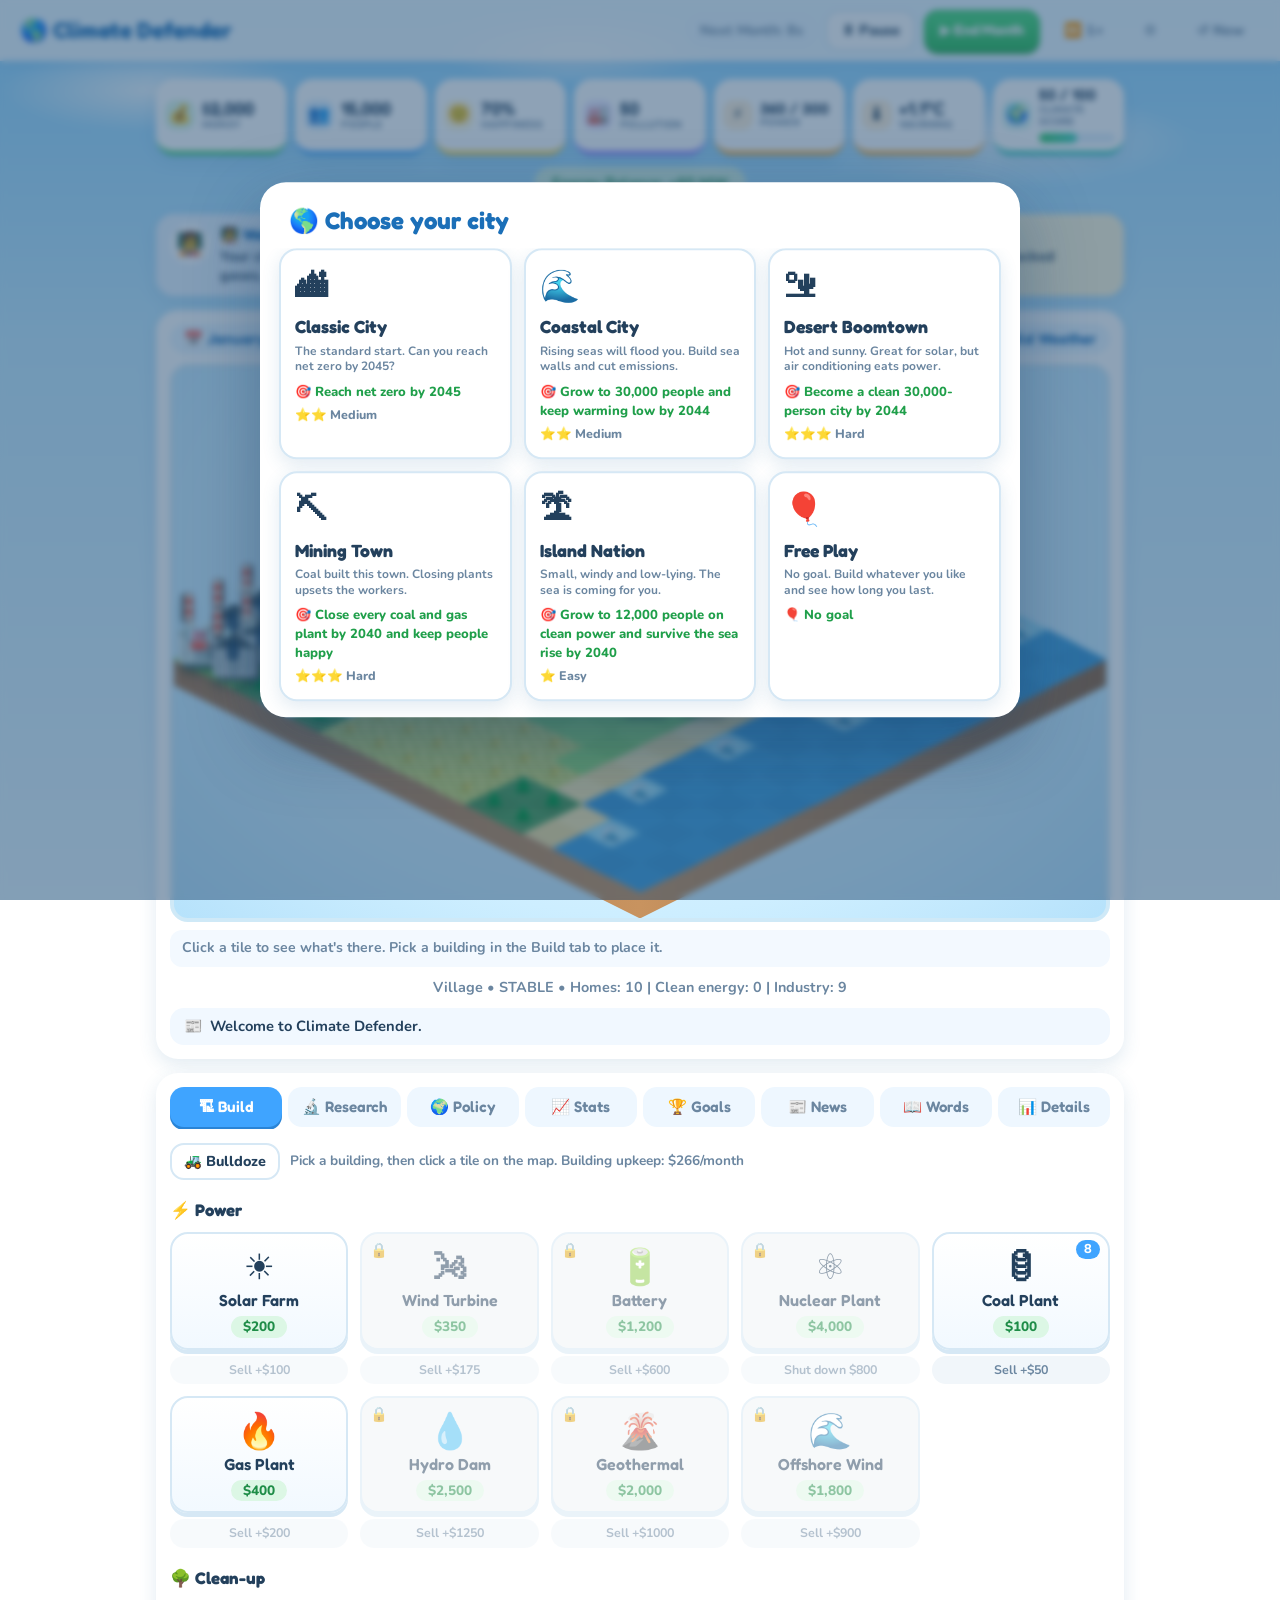
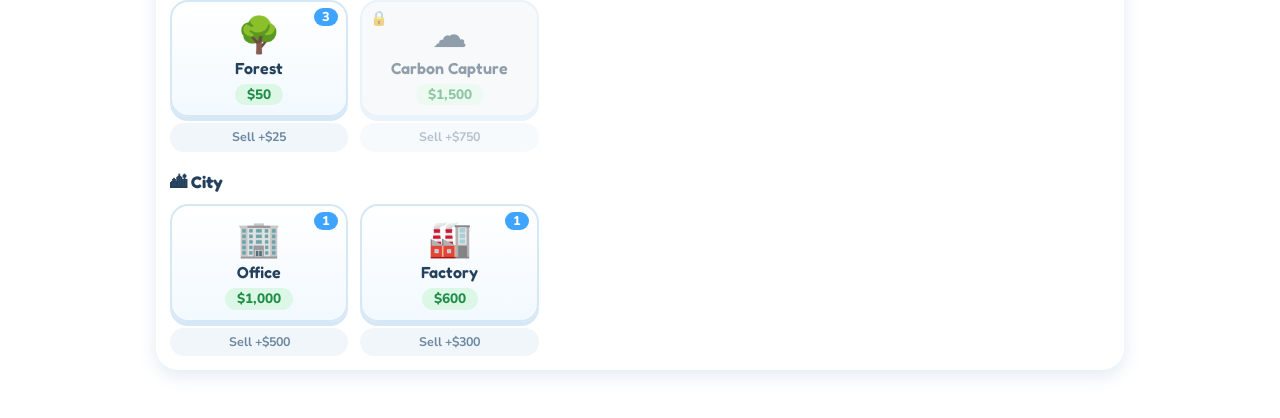
==== index.html @ a5831891 "v2.0 i think" ====
<!doctype html>
<html lang="en">
  <head>
    <meta charset="UTF-8" />
    <meta name="viewport" content="width=device-width, initial-scale=1.0" />
    <title>Climate Defender</title>
    <link rel="preconnect" href="https://fonts.googleapis.com" />
    <link rel="preconnect" href="https://fonts.gstatic.com" crossorigin />
    <link href="https://fonts.googleapis.com/css2?family=Fredoka:wght@500;600;700&family=Nunito:wght@600;700;800&display=swap" rel="stylesheet" />
    <link rel="stylesheet" href="style.css" />
    <link rel="stylesheet" href="extras.css" />
    <link rel="stylesheet" href="map.css" />
  </head>

  <body>
    <header class="topbar">
      <h1>🌎 Climate Defender</h1>

      <div class="topbar-controls">
        <div id="countdown">Next Month: 8s</div>
        <button id="pauseButton" onclick="togglePause()">⏸ Pause</button>
        <button id="endMonthButton" class="primary" onclick="manualAdvanceMonth()">▶ End Month</button>
        <button class="ghost" id="speedButton" onclick="cycleSpeed()">⏩ 1×</button>
        <button class="ghost" onclick="openSettings()" title="Settings">⚙</button>
        <button class="ghost" onclick="newGame()">↺ New</button>
      </div>
    </header>

    <div class="container">
      <!-- Big numbers -->

      <div class="hud">
        <div class="tile t-money">
          <span class="ti">💰</span>
          <div><b id="money"></b><small>Money</small></div>
        </div>
        <div class="tile t-people">
          <span class="ti">👥</span>
          <div><b id="population"></b><small>People</small></div>
        </div>
        <div class="tile t-happy">
          <span class="ti">😊</span>
          <div><b id="approval"></b><small>Happiness</small></div>
        </div>
        <div class="tile t-pollution">
          <span class="ti">🏭</span>
          <div><b id="pollution"></b><small>Pollution</small></div>
        </div>
        <div class="tile t-power">
          <span class="ti">⚡</span>
          <div><b id="power"></b><small>Power</small></div>
        </div>
        <div class="tile t-temp">
          <span class="ti">🌡</span>
          <div><b id="tempValue"></b><small>Warming</small></div>
        </div>
        <div class="tile t-climate">
          <span class="ti">🌍</span>
          <div>
            <b id="climateScore"></b>
            <small>Climate score</small>
            <progress id="climateBar" value="100" max="100"></progress>
          </div>
        </div>
      </div>

      <div id="energyBalance">Energy Balance</div>

      <!-- Coach and fact: tap to read more -->

      <div class="banners">
        <div class="coach-banner clamp">
          <span class="avatar">🧑‍🏫</span>
          <div>
            <strong id="coachTitle">Climate Coach</strong>
            <p id="coachText"></p>
          </div>
        </div>

        <div class="fact-banner clamp">
          <span class="avatar">💡</span>
          <div>
            <strong>Did you know?</strong>
            <p id="fact">Loading climate fact...</p>
          </div>
        </div>
      </div>

      <!-- The city -->

      <section class="card map-card">
        <div class="map-head">
          <span class="chip-pill" id="date"></span>
          <span class="chip-pill" id="weather"></span>
        </div>

        <div id="cityView" class="city-view">
          <div id="cityMap" class="city-map" role="img" aria-label="City map. Pick a building in the Build tab, then click a tile to place it.">
            <div id="mapScene" class="map-scene"></div>
          </div>
        </div>

        <div id="mapInfo" class="map-info"></div>
        <div id="cityStatus" class="city-status"></div>

        <div class="ticker"><span>📰</span><span id="ticker"></span></div>
      </section>

      <!-- Tabs -->

      <section class="card tabs-card">
        <nav class="tabs" id="tabs">
          <button class="tab active" data-tab="tabBuild">🏗 Build</button>
          <button class="tab" data-tab="tabResearch">🔬 Research</button>
          <button class="tab" data-tab="tabPolicy">🌍 Policy</button>
          <button class="tab" data-tab="tabStats">📈 Stats</button>
          <button class="tab" data-tab="tabGoals">🏆 Goals</button>
          <button class="tab" data-tab="tabNews">📰 News</button>
          <button class="tab" data-tab="tabWords">📖 Words</button>
          <button class="tab" data-tab="tabDetails">📊 Details</button>
        </nav>

        <div class="tab-panel active" id="tabBuild">
          <div id="buildMenu"></div>
        </div>

        <div class="tab-panel" id="tabPolicy">
          <div id="taxBox"></div>
          <div id="loanBox"></div>
          <div id="programList"></div>
        </div>

        <div class="tab-panel" id="tabStats">
          <div id="climateStats"></div>
          <div id="chartTabs" class="seg"></div>
          <canvas id="historyChart" width="640" height="240"></canvas>
        </div>

        <div class="tab-panel" id="tabGoals">
          <div id="goalBox"></div>
          <div id="achievementList"></div>
        </div>

        <div class="tab-panel" id="tabResearch">
          <p id="researchStatus">No active research.</p>
          <progress id="researchBar" value="0" max="100"></progress>
          <div id="researchButtons"></div>
        </div>

        <div class="tab-panel" id="tabNews">
          <div id="news"><div class="news-item">Welcome to Climate Defender.</div></div>
        </div>

        <div class="tab-panel" id="tabWords">
          <p class="words-count">📖 <span id="glossaryCount"></span></p>
          <div id="glossaryList"></div>
        </div>

        <div class="tab-panel" id="tabDetails">
          <h3>Weather</h3>
          <p id="weatherInfo" class="learn-note"></p>

          <h3>Power</h3>
          <p id="energyMix"></p>

          <h3>Pollution report</h3>
          <div id="pollutionReport"></div>

          <h3>Buildings</h3>
          <div class="infra">
            <p id="solar"></p>
            <p id="wind"></p>
            <p id="coal"></p>
            <p id="forest"></p>
            <p id="battery"></p>
            <p id="capture"></p>
            <p id="nuclear" hidden></p>
            <p id="nuclearWaste" hidden></p>
            <p id="offices"></p>
            <p id="factories"></p>
          </div>

          <h3>Money facts</h3>
          <div class="infra">
            <p id="gdpPerCapita"></p>
            <p id="gdpGrowth"></p>
            <p id="totalGDP"></p>
            <p id="upkeepInfo"></p>
          </div>
        </div>
      </section>
    </div>

    <!-- EVENT MODAL -->

    <div id="eventModal" class="modal">
      <div class="modal-content">
        <h2 id="eventTitle">Event Title</h2>

        <div class="modal-body">
          <p id="eventDescription"></p>

          <div class="learn-grid">
            <div class="learn-box">
              <h3>📚 Learn</h3>
              <p id="eventEducation"></p>
            </div>

            <details class="learn-box real">
              <summary>🌍 In real life</summary>
              <p id="eventRealLife"></p>
            </details>
          </div>
        </div>

        <div class="modal-footer choices">
          <div class="choice">
            <button id="eventAccept" class="primary">Accept</button>
            <div id="eventAcceptStats" class="chips"></div>
          </div>

          <div class="choice">
            <button id="eventDecline">Decline</button>
            <div id="eventDeclineStats" class="chips"></div>
          </div>
        </div>
      </div>
    </div>

    <!-- YEARLY REPORT -->

    <div id="reportModal" class="modal">
      <div class="modal-content narrow">
        <h2>📋 Yearly Report</h2>

        <div class="modal-body">
          <div id="reportText"></div>
        </div>

        <div class="modal-footer">
          <button class="primary" onclick="closeReport()">Continue</button>
        </div>
      </div>
    </div>

    <!-- QUIZ -->

    <div id="quizModal" class="modal">
      <div class="modal-content">
        <h2>🧠 Climate Quiz</h2>

        <div class="modal-body">
          <p id="quizQuestion"></p>
          <div id="quizOptions"></div>
          <p id="quizFeedback"></p>
        </div>

        <div class="modal-footer">
          <button id="quizContinue" class="primary" onclick="closeQuiz()">Continue</button>
        </div>
      </div>
    </div>

    <!-- GAME OVER -->

    <div id="gameOverModal" class="modal">
      <div class="modal-content narrow">
        <h2>Game Over</h2>

        <div class="modal-body">
          <div id="gameOverText"></div>
        </div>

        <div class="modal-footer">
          <button class="primary" onclick="newGame(true)">Restart Game</button>
        </div>
      </div>
    </div>

    <!-- SCENARIO PICKER -->

    <div id="scenarioModal" class="modal">
      <div class="modal-content">
        <h2>🌎 Choose your city</h2>
        <div class="modal-body">
          <div id="scenarioList" class="scenario-list"></div>
        </div>
      </div>
    </div>

    <!-- SETTINGS -->

    <div id="settingsModal" class="modal">
      <div class="modal-content narrow">
        <h2>⚙ Settings</h2>
        <div class="modal-body">
          <label class="set-row"><span>Difficulty<small>Higher years mean tighter money and harsher events</small></span>
            <select id="setDiff" onchange="applySetting('diff')">
              <option value="3">Year 3</option><option value="4">Year 4</option><option value="5">Year 5</option><option value="6">Year 6</option>
              <option value="7">Year 7</option><option value="8">Year 8</option><option value="9">Year 9</option><option value="10">Year 10</option>
              <option value="11">Year 11</option><option value="12">Year 12</option>
            </select></label>
          <label class="set-row"><span>Quiz questions<small>Pop-up climate quizzes</small></span><input type="checkbox" id="setQuiz" onchange="applySetting('quiz')" /></label>
          <label class="set-row"><span>Sound<small>Beeps and chimes</small></span><input type="checkbox" id="setSound" onchange="applySetting('sound')" /></label>
          <label class="set-row"><span>Volume<small>How loud the sounds are</small></span><input type="range" id="setVolume" min="0" max="100" step="5" oninput="applySetting('volume')" /></label>
        </div>
        <div class="modal-footer"><button class="primary" onclick="closeSettings()">Done</button></div>
      </div>
    </div>

    <!-- WIN -->

    <div id="winModal" class="modal">
      <div class="modal-content narrow">
        <h2>🏆 Goal reached</h2>
        <div class="modal-body"><div id="winText"></div></div>
        <div class="modal-footer">
          <button onclick="keepPlaying()">Keep playing</button>
          <button class="primary" onclick="newGame(true)">New game</button>
        </div>
      </div>
    </div>

    <div id="toasts" class="toasts"></div>

    <script src="facts.js"></script>
    <script src="events.js"></script>
    <script src="research.js"></script>
    <script src="upgrades.js"></script>
    <script src="weather.js"></script>
    <script src="learning.js"></script>
    <script src="climate.js"></script>
    <script src="research2.js"></script>
    <script src="energy2.js"></script>
    <script src="programs.js"></script>
    <script src="scenarios.js"></script>
    <script src="extras.js"></script>
    <script src="script.js"></script>
    <script src="buildings.js"></script>
    <script src="map.js"></script>
    <script src="main.js"></script>
  </body>
</html>
---- style.css ----
:root {
  --ink: #23405c;
  --muted: #6b86a0;
  --card: #ffffff;
  --line: #d6e8f5;
  --green: #35c767;
  --green-d: #1f9f4a;
  --blue: #3fa4ff;
  --orange: #ffa62b;
  --red: #ff6b6b;
  --yellow: #ffd23f;
  --purple: #8f7bff;
  --teal: #28c4b0;
  --shadow: 0 6px 18px rgba(47, 110, 160, 0.14);
}

* { box-sizing: border-box; }

body {
  margin: 0;
  min-height: 100vh;
  color: var(--ink);
  font-family: Nunito, "Trebuchet MS", "Segoe UI", system-ui, sans-serif;
  font-size: 16px;
  font-weight: 700;
  line-height: 1.45;
  background:
    radial-gradient(ellipse 220px 60px at 12% 90px, rgba(255, 255, 255, 0.85), transparent 70%),
    radial-gradient(ellipse 280px 70px at 78% 140px, rgba(255, 255, 255, 0.8), transparent 70%),
    radial-gradient(ellipse 200px 50px at 45% 50px, rgba(255, 255, 255, 0.7), transparent 70%),
    linear-gradient(180deg, #8fd5ff 0, #c4ebff 340px, #e9f8ff 100%);
  background-attachment: fixed;
}

h1, h2, h3, .tab, .shop .nm, .tile b, button.primary, .chip-pill { font-family: Fredoka, Nunito, "Trebuchet MS", sans-serif; }
h2, h3, p { margin: 0; }

/* TOP BAR */

.topbar {
  position: sticky;
  top: 0;
  z-index: 50;
  display: flex;
  align-items: center;
  justify-content: space-between;
  flex-wrap: wrap;
  gap: 8px 14px;
  padding: 10px 20px;
  background: rgba(255, 255, 255, 0.82);
  backdrop-filter: blur(10px);
  box-shadow: 0 2px 12px rgba(47, 110, 160, 0.12);
}

.topbar h1 { margin: 0; font-size: 1.4rem; font-weight: 700; color: #1b6fb8; }
.topbar-controls { display: flex; align-items: center; flex-wrap: wrap; gap: 8px; }

#countdown {
  padding: 6px 14px;
  background: #eaf6ff;
  border-radius: 99px;
  color: var(--muted);
  font-size: 0.9rem;
  font-variant-numeric: tabular-nums;
}

.container { max-width: 1000px; margin: 0 auto; padding: 18px 16px 48px; }

/* BIG NUMBERS */

.hud { display: grid; grid-template-columns: repeat(7, minmax(0, 1fr)); gap: 8px; }
.hud .tile { gap: 7px; padding: 8px 9px; }
.hud .tile .ti { width: 30px; height: 30px; border-radius: 10px; font-size: 1.1rem; }
.hud .tile b { font-size: 1.12rem; }
.hud .t-power b, .hud .t-climate b { font-size: 0.95rem; }
.hud .tile small { font-size: 0.64rem; letter-spacing: 0.02em; }
@media (max-width: 900px) {
  .hud { grid-template-columns: repeat(4, minmax(0, 1fr)); }
}

.tile {
  display: flex;
  align-items: center;
  gap: 10px;
  padding: 10px 14px;
  background: var(--card);
  border-radius: 18px;
  box-shadow: var(--shadow);
  border-bottom: 4px solid var(--c, var(--blue));
  transition: transform 0.15s;
}

.tile .ti {
  flex: none;
  display: grid;
  place-items: center;
  width: 44px;
  height: 44px;
  border-radius: 14px;
  background: color-mix(in srgb, var(--c, var(--blue)) 18%, white);
  font-size: 1.5rem;
}

.tile > div { min-width: 0; flex: 1; }
.tile b { display: block; font-size: 1.45rem; font-weight: 600; line-height: 1.1; white-space: nowrap; }
.tile small { display: block; color: var(--muted); font-size: 0.72rem; font-weight: 800; letter-spacing: 0.03em; text-transform: uppercase; line-height: 1.2; }
.tile progress { margin-top: 5px; }

.t-power b, .t-climate b { font-size: 1.15rem; }
.t-money { --c: var(--green); }
.t-people { --c: var(--blue); }
.t-happy { --c: var(--yellow); }
.t-pollution { --c: var(--purple); }
.t-power { --c: var(--orange); }
.t-climate { --c: var(--teal); }

.tile[data-state="warn"] { --c: var(--orange); }
.tile[data-state="warn"] b { color: #d9820a; }
.tile[data-state="bad"] { --c: var(--red); background: #fff1f1; }
.tile[data-state="bad"] b { color: #e04545; }

#energyBalance {
  margin: 12px auto 0;
  width: fit-content;
  max-width: 100%;
  padding: 6px 18px;
  border-radius: 99px;
  font-size: 0.92rem;
  text-align: center;
}
.energy-good { background: #dcf7e5; color: #1f8d48; }
.energy-bad { background: #ffe0e0; color: #d63b3b; }

progress {
  appearance: none;
  -webkit-appearance: none;
  display: block;
  width: 100%;
  height: 10px;
  border: 0;
  border-radius: 99px;
  background: #e1f0fb;
  overflow: hidden;
}
progress::-webkit-progress-bar { background: #e1f0fb; border-radius: 99px; }
progress::-webkit-progress-value { background: linear-gradient(90deg, #35c767, #3fd3b8); border-radius: 99px; }
progress::-moz-progress-bar { background: linear-gradient(90deg, #35c767, #3fd3b8); border-radius: 99px; }

/* COACH AND FACT */

.banners { display: grid; grid-template-columns: 1fr 1fr; gap: 10px; margin: 14px 0; }

.coach-banner, .fact-banner {
  display: flex;
  gap: 10px;
  align-items: flex-start;
  padding: 10px 14px;
  border-radius: 18px;
  box-shadow: var(--shadow);
  cursor: pointer;
}
.coach-banner { background: #e9f4ff; }
.fact-banner { background: #fff7d9; }

.avatar { flex: none; display: grid; place-items: center; width: 40px; height: 40px; border-radius: 50%; background: #fff; font-size: 1.4rem; }
.coach-banner strong, .fact-banner strong { display: block; font-family: Fredoka, Nunito, sans-serif; font-size: 0.95rem; }
.coach-banner strong { color: #1b6fb8; }
.fact-banner strong { color: #b07a00; }
.banners p { font-size: 0.88rem; font-weight: 700; line-height: 1.4; }

.clamp p { display: -webkit-box; -webkit-line-clamp: 2; line-clamp: 2; -webkit-box-orient: vertical; overflow: hidden; }
.clamp.open p { display: block; }

/* CARDS */

.card { margin-top: 14px; padding: 14px; background: var(--card); border-radius: 22px; box-shadow: var(--shadow); }

.map-head { display: flex; justify-content: space-between; gap: 8px; margin-bottom: 10px; }
.chip-pill { padding: 4px 14px; background: #eaf6ff; border-radius: 99px; color: #1b6fb8; font-size: 0.95rem; font-weight: 600; }

#cityView { padding: 0; }

.city-map {
  position: relative;
  width: 100%;
  aspect-ratio: 2.05 / 1;
  min-height: 300px;
  overflow: hidden;
  isolation: isolate;
  border: 4px solid #bfe6a8;
  border-radius: 18px;
  background-image:
    radial-gradient(ellipse at 18% 16%, rgba(255, 255, 255, 0.2), transparent 24%),
    radial-gradient(ellipse at 82% 78%, rgba(34, 95, 47, 0.28), transparent 28%),
    linear-gradient(145deg, #9bdc83 0%, #5bbd72 42%, #31945d 100%);
}

.city-map::before {
  content: "";
  position: absolute;
  z-index: 0;
  inset: 0;
  pointer-events: none;
  opacity: 0.55;
  background-image:
    radial-gradient(ellipse at 30% 40%, rgba(242, 255, 189, 0.55) 0 2px, transparent 3px),
    radial-gradient(ellipse at 70% 65%, rgba(24, 104, 56, 0.35) 0 3px, transparent 4px),
    repeating-linear-gradient(24deg, transparent 0 44px, rgba(255, 255, 255, 0.07) 45px 47px, transparent 48px 78px);
  background-size: 31px 29px, 49px 43px, auto;
  background-position: 3px 5px, 17px 21px;
}

.map-scene {
  position: absolute;
  inset: 0;
  overflow: hidden;
  background-image:
    radial-gradient(ellipse at 12% 15%, rgba(247, 255, 193, 0.4) 0 7%, transparent 7.5%),
    radial-gradient(ellipse at 53% 72%, rgba(28, 126, 68, 0.32) 0 9%, transparent 9.5%),
    radial-gradient(ellipse at 93% 34%, rgba(209, 239, 144, 0.3) 0 8%, transparent 8.5%),
    repeating-linear-gradient(135deg, transparent 0 68px, rgba(28, 104, 52, 0.14) 69px 74px, transparent 75px 118px);
  background-size: 120px 90px, 155px 115px;
}

/* Map objects */
.map-object {
  position: absolute;
  z-index: 4;
  width: clamp(42px, 6.5vw, 76px);
  height: clamp(54px, 8.6vw, 94px);
  transform: translate(-50%, -72%);
  display: flex;
  align-items: center;
  justify-content: center;
  font-size: clamp(20px, 3.1vw, 34px);
  line-height: 1;
  filter: drop-shadow(0 7px 3px rgba(13, 38, 30, 0.24));
  user-select: none;
  transition:
    filter 0.15s ease,
    transform 0.15s ease;
}

.map-object:hover {
  z-index: 20 !important;
  transform: translate(-50%, -78%) scale(1.12);
  filter: drop-shadow(0 8px 3px rgba(20, 48, 31, 0.3));
}

.map-object::before {
  content: "";
  position: absolute;
  z-index: -1;
  width: 82%;
  height: 19%;
  bottom: 3%;
  left: 9%;
  border-radius: 50%;
  background: rgba(37, 88, 43, 0.3);
  filter: blur(3px);
}

.map-object .object-art {
  position: relative;
  display: grid;
  place-items: center;
  width: 100%;
  height: 100%;
  transform: translateY(-2px);
  filter: saturate(1.22) contrast(1.1);
}

.map-object .object-details {
  position: absolute;
  inset: 0;
  z-index: 1;
  pointer-events: none;
}

/* Shared shapes: every pseudo-element below is a box drawn in CSS. */
.map-object.house .object-art::before,
.map-object.office .object-art::before,
.map-object.factory .object-art::before,
.map-object.coal .object-art::before,
.map-object.battery .object-art::before,
.map-object.house .object-art::after,
.map-object.office .object-art::after,
.map-object.factory .object-art::after,
.map-object.coal .object-art::after {
  content: "";
  position: absolute;
}

.map-object.house .object-art::before,
.map-object.factory .object-art::before,
.map-object.coal .object-art::before {
  border-radius: 3px;
}

/* Houses: pitched roof, porch and window panes */
.map-object.house .object-art::before {
  left: 16%;
  right: 10%;
  bottom: 13%;
  height: 43%;
  border: 2px solid #fff0c3;
  background:
    linear-gradient(90deg, transparent 0 43%, #7a5135 43% 57%, transparent 57%),
    linear-gradient(0deg, #9d653d 0 14%, transparent 14%),
    repeating-linear-gradient(90deg, transparent 0 18%, #fff5d1 18% 22%, #78c8d9 22% 35%, transparent 35% 42%),
    repeating-linear-gradient(0deg, transparent 0 34%, #fff0be 34% 39%, transparent 39% 70%),
    linear-gradient(90deg, #fff1c2, #f6ce7c 65%, #dfa75b);
  box-shadow: 5px 5px 0 #ad793e, 8px 8px 0 rgba(27, 67, 38, 0.18);
}

.map-object.house .object-art::after {
  left: 8%;
  right: 3%;
  bottom: 53%;
  height: 26%;
  background: linear-gradient(145deg, #ffb16c, #d94e48 60%, #9f3945);
  clip-path: polygon(50% 0, 100% 100%, 0 100%);
  filter: drop-shadow(3px 3px 0 #9b4b42);
}

/* Offices: tall glass tower with a visible side face */
.map-object.office .object-art::before {
  left: 23%;
  right: 14%;
  bottom: 12%;
  height: 61%;
  border: 2px solid #d7f6ff;
  border-radius: 2px;
  background:
    repeating-linear-gradient(90deg, transparent 0 18%, #dff8ff 18% 22%, transparent 22% 42%),
    repeating-linear-gradient(0deg, transparent 0 15%, #dff8ff 15% 19%, transparent 19% 36%),
    linear-gradient(100deg, #66c5e7, #247ca9 70%, #155776);
  box-shadow: 6px 4px 0 #16506d, 9px 8px 0 rgba(24, 63, 44, 0.2);
}

.map-object.office .object-art::after {
  left: 18%;
  right: 10%;
  bottom: 71%;
  height: 7%;
  background: linear-gradient(90deg, #eafcff, #7cb7ce);
  clip-path: polygon(0 0, 100% 0, 90% 100%, 8% 100%);
  filter: drop-shadow(2px 2px 0 rgba(57, 67, 43, 0.18));
}

/* Factories: sawtooth roof */
.map-object.factory .object-art::before {
  left: 9%;
  right: 7%;
  bottom: 13%;
  height: 39%;
  border: 2px solid #e7eff0;
  background:
    linear-gradient(90deg, transparent 0 67%, #465a61 67% 72%, transparent 72%),
    repeating-linear-gradient(90deg, transparent 0 21%, #e6f0ef 21% 25%, transparent 25% 45%),
    linear-gradient(100deg, #c9d5d6, #82969b 75%, #657a80);
  box-shadow: 5px 5px 0 #596f73, 8px 8px 0 rgba(23, 62, 39, 0.2);
}

.map-object.factory .object-art::after {
  left: 8%;
  right: 5%;
  bottom: 50%;
  height: 19%;
  background: linear-gradient(180deg, #f0f2e9, #9aaeb0);
  clip-path: polygon(0 55%, 16% 55%, 16% 0, 34% 0, 34% 55%, 51% 55%, 51% 10%, 69% 10%, 69% 55%, 100% 55%, 100% 100%, 0 100%);
  filter: drop-shadow(2px 3px 0 #5e777b);
}

/* Coal station */
.map-object.coal .object-art::before {
  left: 18%;
  right: 12%;
  bottom: 15%;
  height: 43%;
  border: 2px solid rgba(255, 255, 255, 0.58);
  background:
    repeating-linear-gradient(90deg, transparent 0 23%, rgba(255, 255, 255, 0.5) 23% 28%, transparent 28% 48%),
    linear-gradient(90deg, rgba(255, 255, 255, 0.18), transparent 45%),
    #99a6aa;
  box-shadow: 5px 4px 0 #5b666b, 7px 6px 0 rgba(37, 74, 43, 0.12);
}

.map-object.coal .object-art::after {
  left: 13%;
  right: 7%;
  bottom: 53%;
  height: 22%;
  background: #4d5b61;
  clip-path: polygon(50% 0, 100% 100%, 0 100%);
  filter: drop-shadow(2px 2px 0 rgba(57, 67, 43, 0.18));
}

/* Battery storage */
.map-object.battery .object-art::before {
  left: 15%;
  right: 15%;
  bottom: 18%;
  height: 41%;
  border: 3px solid #e9ffe9;
  border-radius: 6px;
  background: linear-gradient(90deg, #3a9e62, #a0ec9c 50%, #47b86c);
  box-shadow: 5px 5px 0 #36794d, 7px 7px 0 rgba(25, 66, 39, 0.2);
}

.map-object.battery .object-art::after {
  content: "";
  position: absolute;
  right: 27%;
  bottom: 56%;
  width: 11%;
  height: 7%;
  background: #eaffeb;
  clip-path: polygon(0 0, 100% 0, 100% 100%, 0 100%);
}

/* Solar farms */
.map-object.solar .object-art::before {
  content: "";
  position: absolute;
  width: 83%;
  height: 39%;
  left: 8%;
  bottom: 24%;
  transform: skewY(-17deg) rotate(-4deg);
  border: 3px solid #e3f7ff;
  border-radius: 3px;
  background:
    repeating-linear-gradient(0deg, transparent 0 30%, rgba(209, 244, 255, 0.95) 30% 35%, transparent 35% 100%),
    repeating-linear-gradient(90deg, #064e8b 0 13%, #59b5e0 13% 16%, #0b659e 16% 29%);
  box-shadow: 4px 6px 0 #536f76, 0 0 0 2px rgba(17, 58, 83, 0.18);
}

.map-object.solar .object-art::after {
  content: "";
  position: absolute;
  bottom: 12%;
  left: 30%;
  width: 5%;
  height: 16%;
  background: #718b7b;
  box-shadow: 15px 0 #718b7b, 30px 0 #718b7b;
}

/* Wind turbines */
.map-object.wind .object-art::before {
  content: "";
  position: absolute;
  left: 48%;
  bottom: 6%;
  width: 5px;
  height: 61%;
  border-radius: 5px;
  background: linear-gradient(90deg, #a8bfba, #fff 45%, #b6d0ca);
  box-shadow: 2px 2px 0 #60867d;
}

.map-object.wind .object-art::after {
  content: "";
  position: absolute;
  left: 19%;
  top: 7%;
  width: 63%;
  height: 61%;
  background: linear-gradient(90deg, #f4fbf7, #fff 50%, #c1d8d0);
  clip-path: polygon(46% 0, 55% 0, 53% 43%, 100% 68%, 96% 78%, 52% 57%, 10% 100%, 2% 91%, 43% 48%);
  filter: drop-shadow(2px 2px 0 #8aa79d);
}

/* Forests */
.map-object.forest .object-art {
  border-radius: 45% 45% 35% 35%;
  background:
    radial-gradient(ellipse at 28% 39%, #a8e978 0 17%, transparent 18%),
    radial-gradient(ellipse at 63% 29%, #74d05e 0 22%, transparent 23%),
    radial-gradient(ellipse at 43% 54%, #318b48 0 31%, transparent 32%),
    radial-gradient(ellipse at 74% 56%, #4ba94f 0 23%, transparent 24%);
  color: transparent;
  filter: drop-shadow(2px 4px 0 rgba(24, 85, 39, 0.3));
}

.map-object.forest .object-art::after {
  content: "";
  position: absolute;
  bottom: 5%;
  left: 44%;
  width: 12%;
  height: 32%;
  background: linear-gradient(90deg, #70482f, #a87349, #70482f);
  border-radius: 2px;
}

/* Carbon capture plants: a tall teal tank with a dome */
.map-object.capture .object-art::before {
  content: "";
  position: absolute;
  left: 24%;
  right: 24%;
  bottom: 14%;
  height: 54%;
  border: 2px solid #e8fbff;
  border-radius: 6px 6px 3px 3px;
  background:
    repeating-linear-gradient(0deg, transparent 0 22%, rgba(255, 255, 255, 0.55) 22% 27%, transparent 27% 50%),
    linear-gradient(90deg, #46b8b0, #a5efe2 50%, #3a9d9a);
  box-shadow: 5px 5px 0 #2c6f73, 8px 8px 0 rgba(23, 62, 39, 0.2);
}

.map-object.capture .object-art::after {
  content: "";
  position: absolute;
  left: 30%;
  right: 30%;
  bottom: 66%;
  height: 16%;
  border: 2px solid #e8fbff;
  border-radius: 50% 50% 0 0;
  background: linear-gradient(145deg, #f4fffb, #9fd8cf);
  filter: drop-shadow(2px 2px 0 #4f8c8c);
}

.map-object.capture .object-details::before {
  left: 38%;
  top: 12%;
  width: 24%;
  height: 8%;
  background: #fff;
}

/* Nuclear plants: a cooling tower with steam and a round reactor building */
.map-object.nuclear .object-art::before {
  content: "";
  position: absolute;
  left: 40%;
  right: 6%;
  bottom: 12%;
  height: 64%;
  background: linear-gradient(90deg, #cfd6d2, #fbfbf6 45%, #aab4b0);
  clip-path: polygon(14% 0, 86% 0, 70% 42%, 80% 100%, 20% 100%, 30% 42%);
  filter: drop-shadow(3px 3px 0 #66767a);
}

.map-object.nuclear .object-art::after {
  content: "";
  position: absolute;
  left: 8%;
  width: 34%;
  bottom: 12%;
  height: 32%;
  border: 2px solid #eefafc;
  border-radius: 50% 50% 3px 3px;
  background: linear-gradient(100deg, #f2fbfd, #b9d4da 70%, #86a6ae);
  box-shadow: 4px 4px 0 #5b7a82, 7px 7px 0 rgba(23, 62, 39, 0.2);
}

.map-object.nuclear .object-details::before {
  left: 46%;
  top: 2%;
  width: 34%;
  height: 20%;
  border-radius: 50%;
  background: rgba(255, 255, 255, 0.9);
  box-shadow: -8px 6px 0 rgba(255, 255, 255, 0.65), 10px 5px 0 rgba(255, 255, 255, 0.55);
}

.map-object.nuclear .object-details::after {
  content: "";
  position: absolute;
  left: 19%;
  top: 59%;
  width: 11%;
  height: 11%;
  border: 2px solid #5a4a10;
  border-radius: 50%;
  background: #ffd34d;
}

/* Detail layer: a light "roof edge" bar by default, then each type's own extras. */
.map-object .object-details::before {
  content: "";
  position: absolute;
  left: 18%;
  top: 18%;
  width: 64%;
  height: 12%;
  border-radius: 2px;
  background: rgba(255, 255, 255, 0.5);
  box-shadow: 0 3px 0 rgba(0, 0, 0, 0.14);
}

.map-object.house .object-details::before {
  left: 42%;
  width: 16%;
  height: 20%;
  border: 2px solid #f7d9a0;
  border-radius: 2px 2px 0 0;
  background: #845238;
}

.map-object.office .object-details::before {
  left: 27%;
  width: 7%;
  background: #e4f8ff;
  box-shadow: 7px -3px 0 #b8e8f8, 14px 0 0 #e4f8ff;
}

.map-object.coal .object-details::before,
.map-object.factory .object-details::before {
  right: 12%;
  top: -8%;
  width: 12%;
  height: 35%;
  border: 1px solid #5d3934;
  border-radius: 2px 2px 0 0;
  background: repeating-linear-gradient(180deg, #e9e5d9 0 5px, #c84d40 5px 10px);
}

.map-object.factory .object-details::before {
  box-shadow: -3px 0 0 #64787a;
}

.map-object.coal .object-details::before {
  box-shadow: 2px 0 0 #53676c;
}

.map-object.battery .object-details::before {
  left: 42%;
  width: 18%;
  height: 17%;
  background: #f5fff0;
  clip-path: polygon(45% 0, 100% 0, 62% 42%, 91% 42%, 24% 100%, 40% 56%, 10% 56%);
}

.map-object.solar .object-details::before {
  left: 10%;
  top: 24%;
  width: 80%;
  height: 48%;
  background: repeating-linear-gradient(90deg, #0e4678 0 5px, #6ac8f2 5px 7px);
  border: 2px solid #d1eaf4;
  transform: skewY(-12deg);
  box-shadow: 0 5px 0 rgba(0, 0, 0, 0.18);
}

.map-object.wind .object-details::before {
  left: 48%;
  top: 22%;
  width: 4px;
  height: 58%;
  border: 2px solid white;
  border-radius: 3px;
  background: linear-gradient(90deg, #d5e0e4, #718894);
  box-shadow: 0 1px 0 #6f9186;
}

.map-object.forest .object-details::before {
  top: 14%;
  width: 64%;
  height: 64%;
  border-radius: 50%;
  background:
    radial-gradient(circle at 30% 28%, #75d86a 0 16%, transparent 17%),
    radial-gradient(circle at 65% 25%, #3b9d4a 0 23%, transparent 24%),
    radial-gradient(circle at 46% 62%, #24783b 0 34%, transparent 35%);
  filter: drop-shadow(2px 3px 0 rgba(13, 70, 34, 0.4));
}

.map-object.house .object-details::after,
.map-object.office .object-details::after,
.map-object.factory .object-details::after {
  content: "";
  position: absolute;
  left: 25%;
  top: 38%;
  width: 12%;
  height: 18%;
  background: #d9f5ff;
  border: 1px solid rgba(28, 54, 72, 0.7);
  box-shadow:
    17px 0 0 -1px #d9f5ff,
    17px 0 0 0 rgba(28, 54, 72, 0.7),
    34px 0 0 -1px #d9f5ff,
    34px 0 0 0 rgba(28, 54, 72, 0.7);
}

.map-object.coal .object-details::after {
  content: "";
  position: absolute;
  right: 8%;
  top: 2%;
  width: 20%;
  height: 18%;
  border-radius: 50%;
  background: rgba(221, 231, 225, 0.55);
  box-shadow: -8px -5px 0 rgba(221, 231, 225, 0.42), 4px -8px 0 rgba(221, 231, 225, 0.3);
}

.map-object.solar .object-details::after {
  content: "";
  position: absolute;
  left: 9%;
  bottom: 20%;
  width: 83%;
  height: 4%;
  background: #eafaff;
  transform: rotate(-17deg);
}

.map-object.forest .object-details::after {
  content: "";
  position: absolute;
  left: 26%;
  top: 22%;
  width: 12%;
  height: 8%;
  border-radius: 50%;
  background: rgba(226, 255, 177, 0.75);
  box-shadow: 18px 8px 0 rgba(218, 255, 165, 0.5), 30px -1px 0 rgba(218, 255, 165, 0.42);
}

.map-object.battery .object-details::after {
  content: "";
  position: absolute;
  right: 23%;
  bottom: 59%;
  width: 13%;
  height: 6%;
  border-radius: 2px 2px 0 0;
  background: #f0fff0;
}

/* Icons */
.map-object .object-icon {
  position: relative;
  z-index: 2;
  margin-top: -12%;
  text-shadow: 0 1px 1px rgba(0, 0, 0, 0.12);
}

.map-object.house .object-icon,
.map-object.office .object-icon,
.map-object.factory .object-icon,
.map-object.coal .object-icon,
.map-object.capture .object-icon,
.map-object.nuclear .object-icon,
.map-object.battery .object-icon {
  margin-top: 7%;
  font-size: 0.72em;
}

.map-object.solar .object-icon,
.map-object.wind .object-icon,
.map-object.forest .object-icon {
  opacity: 0.08;
  font-size: 0.5em;
}

.city-status { padding: 10px 4px 0; color: var(--muted); font-size: 0.9rem; text-align: center; }

.ticker {
  display: flex;
  gap: 8px;
  align-items: center;
  margin-top: 10px;
  padding: 8px 14px;
  background: #f1f8ff;
  border-radius: 14px;
  font-size: 0.92rem;
}
.ticker span:first-child { flex: none; }
#ticker { overflow: hidden; text-overflow: ellipsis; white-space: nowrap; }

/* BUTTONS */

button {
  padding: 8px 14px;
  background: #fff;
  border: 2px solid var(--line);
  border-radius: 14px;
  color: var(--ink);
  font: inherit;
  font-size: 0.9rem;
  font-weight: 800;
  cursor: pointer;
  transition: transform 0.12s, box-shadow 0.12s, background 0.12s;
}
button:hover:not(:disabled) { background: #f1f9ff; transform: translateY(-2px); }
button:active:not(:disabled) { transform: translateY(1px); }
button:disabled { opacity: 0.5; cursor: not-allowed; }
button:focus-visible { outline: 3px solid var(--blue); outline-offset: 2px; }

button.primary {
  background: linear-gradient(180deg, #4cdc7c, #2fbf5b);
  border-color: #2fbf5b;
  color: #fff;
  box-shadow: 0 3px 0 #1f9a45;
  text-shadow: 0 1px 0 rgba(0, 0, 0, 0.15);
}
button.primary:hover:not(:disabled) { background: linear-gradient(180deg, #5be78a, #38c764); }
button.primary:active:not(:disabled) { box-shadow: 0 1px 0 #1f9a45; }
button.ghost { border-color: transparent; background: transparent; color: var(--muted); }
.confirm-button, .confirm-button:hover:not(:disabled) { background: linear-gradient(180deg, #ffc04d, #ff9f1a); border-color: #ff9f1a; box-shadow: 0 3px 0 #d37a00; color: #fff; }

/* TABS */

.tabs { display: flex; gap: 6px; margin-bottom: 14px; overflow-x: auto; padding-bottom: 2px; }
.tab { flex: 1; padding: 9px 12px; border: 0; border-radius: 14px; background: #eef7ff; color: var(--muted); font-size: 0.95rem; font-weight: 600; white-space: nowrap; }
.tab.active { background: var(--blue); color: #fff; box-shadow: 0 3px 0 #2a84d6; }
.tab.active:hover:not(:disabled) { background: var(--blue); }

.tab-panel { display: none; }
.tab-panel.active { display: block; }

/* BUILD SHOP */

.build-grid { display: grid; grid-template-columns: repeat(auto-fill, minmax(150px, 1fr)); gap: 12px; }
.build-row { display: flex; flex-direction: column; gap: 6px; }

.shop {
  position: relative;
  display: flex;
  flex-direction: column;
  align-items: center;
  gap: 2px;
  padding: 14px 8px 10px;
  border-radius: 18px;
  border: 2px solid var(--line);
  background: linear-gradient(180deg, #ffffff, #f2f9ff);
  box-shadow: 0 4px 0 var(--line);
}
.shop:hover:not(:disabled) { background: linear-gradient(180deg, #ffffff, #e6f4ff); box-shadow: 0 6px 0 var(--line); }
.shop .ic { font-size: 2.2rem; line-height: 1.1; }
.shop .nm { font-size: 1rem; font-weight: 600; }
.shop .pr { margin-top: 2px; padding: 1px 12px; border-radius: 99px; background: #dcf7e5; color: #1f8d48; font-size: 0.85rem; }
.shop .own { position: absolute; top: 6px; right: 8px; min-width: 24px; padding: 0 7px; border-radius: 99px; background: var(--blue); color: #fff; font-size: 0.8rem; text-align: center; }
.shop .own:empty, .shop .own[data-zero] { display: none; }
.shop.locked { background: #f1f4f7; }
.shop.locked::after { content: "🔒"; position: absolute; top: 6px; left: 8px; }

.build-row button.sell { padding: 3px 8px; border-color: transparent; background: #f1f6fa; color: var(--muted); font-size: 0.78rem; font-weight: 700; white-space: nowrap; }

/* RESEARCH */

#researchStatus { margin-bottom: 8px; padding: 6px 14px; background: #f1f8ff; border-radius: 12px; font-size: 0.92rem; }
#researchBar { height: 12px; }
#researchButtons { display: grid; grid-template-columns: repeat(auto-fill, minmax(200px, 1fr)); gap: 12px; margin-top: 14px; }
.research-item { display: flex; flex-direction: column; gap: 6px; }

.research-btn {
  display: flex;
  flex-direction: column;
  align-items: center;
  gap: 2px;
  width: 100%;
  padding: 12px 8px 10px;
  border-radius: 18px;
  background: linear-gradient(180deg, #ffffff, #f4f0ff);
  border: 2px solid #e2dcfb;
  box-shadow: 0 4px 0 #e2dcfb;
}
.research-btn .ic { font-size: 2rem; line-height: 1.1; }
.research-btn .nm { font-family: Fredoka, Nunito, sans-serif; font-size: 0.98rem; font-weight: 600; }
.research-btn .pr { padding: 1px 12px; border-radius: 99px; background: #ece7ff; color: #6a55d8; font-size: 0.8rem; }
.research-btn.done { background: #e7f9ee; border-color: #bfe9cd; box-shadow: 0 4px 0 #bfe9cd; }
.research-btn.done .pr { background: #cdf1da; color: #1f8d48; }
.research-btn.busy .pr { background: #fff0c9; color: #b07a00; }

.research-item p { padding: 0 6px; color: var(--muted); font-size: 0.78rem; font-weight: 700; line-height: 1.35; display: -webkit-box; -webkit-line-clamp: 2; line-clamp: 2; -webkit-box-orient: vertical; overflow: hidden; }

/* NEWS, WORDS, DETAILS */

#news { max-height: 360px; overflow-y: auto; }
.news-item { padding: 9px 4px; border-bottom: 2px dashed #e4f0f9; font-size: 0.92rem; }
.news-item:first-child { font-weight: 800; }
.news-item:last-child { border-bottom: 0; }

.words-count { margin-bottom: 8px; color: var(--muted); font-size: 0.92rem; }
#glossaryList p { margin: 8px 0; padding: 10px 14px; background: #f3fbf6; border-left: 5px solid var(--green); border-radius: 12px; font-size: 0.92rem; }

#tabDetails h3 { margin: 14px 0 6px; color: var(--muted); font-size: 0.82rem; letter-spacing: 0.05em; text-transform: uppercase; }
#tabDetails h3:first-child { margin-top: 0; }
#tabDetails p { font-size: 0.92rem; }
.learn-note { color: #3f7fb8; }
.infra { display: grid; grid-template-columns: 1fr 1fr; gap: 4px 14px; }
#nuclear, #nuclearWaste { grid-column: 1 / -1; }

.report-note { margin: 6px 0; color: var(--muted); font-size: 0.84rem; }
.report-row { display: flex; justify-content: space-between; margin: 4px 0; padding: 6px 12px; border-radius: 10px; font-size: 0.9rem; }
.report-row.bad { background: #ffe9e9; color: #d63b3b; }
.report-row.good { background: #e0f7e8; color: #1f8d48; }
.report-row.total { border: 2px solid currentColor; }

/* POP-UP WINDOWS: centred, scaled to the window, buttons always visible */

.modal { display: none; position: fixed; inset: 0; background: rgba(30, 70, 110, 0.5); backdrop-filter: blur(3px); z-index: 1000; }

.modal-content {
  position: absolute;
  top: 50%;
  left: 50%;
  transform: translate(-50%, -50%);
  display: flex;
  flex-direction: column;
  width: min(760px, calc(100vw - 24px));
  max-height: calc(100vh - 24px);
  max-height: calc(100dvh - 24px);
  background: #fff;
  border-radius: 26px;
  box-shadow: 0 24px 70px rgba(20, 60, 100, 0.4);
  font-size: clamp(12.5px, 2.1vh, 16px);
}
.modal-content.narrow { width: min(500px, calc(100vw - 24px)); }
.modal-content h2 { flex: none; margin: 0; padding: 0.9em 1.2em 0.4em; font-size: 1.5em; font-weight: 700; color: #1b6fb8; }
.modal-body { min-height: 0; padding: 0 1.2em 1em; overflow-y: auto; }
.modal-body p { margin-bottom: 0.7em; }
.modal-footer { flex: none; display: flex; gap: 0.8em; padding: 0.9em 1.2em 1.2em; }
.modal-footer button { padding: 0.65em 1.4em; font-size: 1em; }

.learn-grid { display: grid; grid-template-columns: 1fr 1fr; gap: 0.8em; align-items: start; }
.learn-box { padding: 0.7em 0.9em; background: #eaf5ff; border-radius: 14px; }
.learn-box.real { background: #fff6dc; }
.learn-box h3, .learn-box summary { margin: 0 0 0.3em; color: #1b6fb8; font-family: Fredoka, Nunito, sans-serif; font-size: 0.95em; font-weight: 600; cursor: pointer; }
.learn-box.real summary { color: #b07a00; }
.learn-box p { margin: 0; font-size: 0.95em; }

.choices { display: grid; grid-template-columns: 1fr 1fr; }
.choice button { width: 100%; padding: 0.8em 0.9em; white-space: normal; }
.chips { display: flex; flex-wrap: wrap; gap: 0.4em; margin-top: 0.6em; }
.chip { padding: 0.15em 0.7em; background: #eef3f7; border-radius: 99px; color: var(--muted); font-size: 0.85em; }
.chip.good { background: #dcf7e5; color: #1f8d48; }
.chip.bad { background: #ffe3e3; color: #d63b3b; }

#quizQuestion { font-size: 1.15em; }
#quizOptions button { display: block; width: 100%; margin: 0.5em 0; padding: 0.75em 1em; font-size: 1em; text-align: left; }
#quizOptions button:disabled { opacity: 0.6; }
#quizOptions button.quiz-correct { opacity: 1; background: #dcf7e5; border-color: var(--green); color: #1f8d48; }
#quizOptions button.quiz-wrong { opacity: 1; background: #ffe3e3; border-color: var(--red); color: #d63b3b; }
#quizFeedback { margin-top: 0.8em; }
#quizContinue { display: none; }

.kv { display: flex; justify-content: space-between; gap: 1em; padding: 0.45em 0; border-bottom: 2px dashed #e4f0f9; }
.kv span { color: var(--muted); }
.final-score { margin: 0.8em 0; color: #d9820a; font-family: Fredoka, Nunito, sans-serif; font-size: 1.3em; }
#gameOverText h3 { margin: 0 0 0.4em; font-size: 1.2em; }
#gameOverText h4 { margin: 1em 0 0.3em; font-size: 1em; }
#gameOverText ul { margin: 0; padding-left: 1.2em; line-height: 1.6; }

/* RESPONSIVE */

@media (max-width: 700px) {
  .banners { grid-template-columns: 1fr; }
  .container { padding: 12px 10px 40px; }
  .topbar { padding: 8px 12px; }
  .topbar h1 { font-size: 1.15rem; }
  .learn-grid { grid-template-columns: 1fr; }
  .hud { grid-template-columns: 1fr 1fr; }
  .tile { padding: 8px 10px; }
  .tile b { font-size: 1.2rem; }
  .infra { grid-template-columns: 1fr; }
}
@media (max-width: 560px) {
  .choices { grid-template-columns: 1fr; }
  .topbar-controls button { padding: 6px 10px; }
  .build-grid { grid-template-columns: repeat(2, 1fr); }
}

@media (prefers-reduced-motion: no-preference) {
  .map-object:hover .object-art {
    transform: translateY(-6px) scale(1.045);
    transition:
      transform 0.16s ease-out,
      filter 0.16s ease-out;
    filter: saturate(1.3) contrast(1.12) brightness(1.04);
  }
}
---- extras.css ----
/* ======================================================================
   EXTRAS: styles for the climate, policy, goals and settings features.
   Uses the colour variables from style.css.
   ====================================================================== */

.t-temp { --c: var(--orange); }
.t-temp.t-hot1 { --c: #ff8a3d; }
.t-temp.t-hot2 { --c: var(--red); }
.t-temp.t-hot2 b, .t-temp.t-hot3 b { color: #d93b3b; }
.t-temp.t-hot3 { --c: #c0392b; background: #fff1f1; }

#extraBuildMenu { display: grid; grid-template-columns: repeat(auto-fill, minmax(150px, 1fr)); gap: 12px; }
.build-sub { margin: 18px 0 10px; font-size: 1.05rem; }

#speedButton { min-width: 64px; }

/* Segmented buttons */
.seg { display: flex; flex-wrap: wrap; gap: 6px; margin: 8px 0 12px; }
.seg button { padding: 7px 12px; border: 2px solid var(--line); border-radius: 12px; background: #fff; color: var(--ink); font-weight: 800; font-size: 0.88rem; cursor: pointer; }
.seg button.on { background: var(--blue); border-color: var(--blue); color: #fff; }
.seg button:disabled { opacity: 0.45; cursor: not-allowed; }

#taxBox, #loanBox { margin-bottom: 14px; }
#taxBox h3, #loanBox h3, #programList h3 { margin: 10px 0 4px; font-size: 1.05rem; }
.learn-note { color: var(--muted); font-size: 0.85rem; font-weight: 700; }

/* Policy cards */
.program-grid { display: grid; grid-template-columns: repeat(auto-fill, minmax(180px, 1fr)); gap: 12px; margin-top: 8px; }
.program { display: flex; flex-direction: column; gap: 6px; padding: 12px; border: 2px solid var(--line); border-radius: 16px; background: #fff; box-shadow: var(--shadow); }
.pg-top { display: flex; align-items: center; gap: 8px; font-family: Fredoka, Nunito, sans-serif; }
.pg-top .ic { font-size: 1.4rem; }
.program p { color: var(--muted); font-size: 0.8rem; font-weight: 700; line-height: 1.3; flex: 1; }
.pips { display: flex; gap: 5px; }
.pips i { width: 100%; height: 8px; border-radius: 6px; background: #e3edf7; }
.pips i.on { background: var(--green); }
.program button { padding: 8px 10px; border: 0; border-radius: 12px; background: var(--green); color: #fff; font-family: Fredoka, Nunito, sans-serif; font-size: 0.95rem; box-shadow: 0 3px 0 var(--green-d); cursor: pointer; }
.program button:disabled { background: #cfdbe7; color: #8aa0b5; box-shadow: none; cursor: not-allowed; }

/* Stats */
.stat-row { display: flex; justify-content: space-between; padding: 7px 4px; border-bottom: 1px solid var(--line); }
#historyChart { width: 100%; height: auto; border: 2px solid var(--line); border-radius: 14px; background: #fff; }

/* Goals */
.goal-card { padding: 14px; border: 2px solid var(--line); border-radius: 16px; background: #fff; box-shadow: var(--shadow); display: flex; flex-direction: column; gap: 6px; }
.goal-card b { font-family: Fredoka, Nunito, sans-serif; font-size: 1.1rem; }
.check { font-weight: 800; color: var(--muted); }
.check.ok { color: var(--green-d); }
.ach-grid { display: grid; grid-template-columns: repeat(auto-fill, minmax(140px, 1fr)); gap: 10px; margin-top: 8px; }
.ach { display: flex; flex-direction: column; align-items: center; gap: 2px; padding: 10px 8px; border: 2px dashed var(--line); border-radius: 14px; text-align: center; opacity: 0.6; background: #f6fbff; }
.ach.on { opacity: 1; border: 2px solid var(--yellow); background: #fffbea; }
.ach span { font-size: 1.6rem; }
.ach small { color: var(--muted); font-size: 0.72rem; line-height: 1.2; }

/* Scenario picker */
.scenario-list { display: grid; grid-template-columns: repeat(auto-fill, minmax(210px, 1fr)); gap: 12px; }
.scenario-card { display: flex; flex-direction: column; align-items: flex-start; gap: 4px; padding: 14px; border: 2px solid var(--line); border-radius: 18px; background: #fff; color: var(--ink); text-align: left; cursor: pointer; box-shadow: var(--shadow); transition: transform 0.12s; }
.scenario-card:hover { transform: translateY(-3px); border-color: var(--blue); }
.scenario-card .sc-ic { font-size: 2rem; }
.scenario-card b { font-family: Fredoka, Nunito, sans-serif; font-size: 1.1rem; }
.scenario-card small { color: var(--muted); font-weight: 700; line-height: 1.3; }
.scenario-card em { font-style: normal; font-size: 0.82rem; color: var(--green-d); font-weight: 800; margin-top: 4px; }

/* Settings */
.set-row { display: flex; align-items: center; justify-content: space-between; gap: 12px; padding: 12px 0; border-bottom: 1px solid var(--line); }
.set-row small { display: block; color: var(--muted); font-weight: 700; font-size: 0.8rem; }
.set-row select { padding: 8px 10px; border: 2px solid var(--line); border-radius: 10px; font: inherit; }
.set-row input[type="checkbox"] { width: 22px; height: 22px; }

/* Toasts */
.toasts { position: fixed; right: 16px; bottom: 16px; display: flex; flex-direction: column; gap: 8px; z-index: 50; pointer-events: none; }
.toast { padding: 10px 16px; border-radius: 14px; background: #fff; border: 2px solid var(--green); box-shadow: var(--shadow); font-family: Fredoka, Nunito, sans-serif; animation: toast-in 0.25s ease-out; }
.toast.bad { border-color: var(--red); background: #fff1f1; }
@keyframes toast-in { from { transform: translateY(12px); opacity: 0; } to { transform: none; opacity: 1; } }
.bad-text { color: #d63b3b; }
.program .chips { margin-top: 0; gap: 4px; }
.program .chip { font-size: 0.72rem; }
.scenario-card .stars { font-size: 0.78rem; color: var(--muted); font-weight: 800; }
---- map.css ----
/* ======================================================================
   MAP: the angled tile map (map.js). Building art (houses, coal, solar...)
   is in style.css. This file has the board, terrain, placing and new art.
   ====================================================================== */

.city-map {
  aspect-ratio: 16 / 9.5;
  min-height: 0;
  border-color: #cfe9f7;
  background: radial-gradient(ellipse at 50% 35%, #f4fbff, #cdeeff 70%, #b6e2fb);
}
.city-map::before { display: none; }
.map-scene { background: none; overflow: visible; }

.iso { position: absolute; inset: 0; container-type: inline-size; }
.iso-tiles, .iso-objects { position: absolute; inset: 0; }

/* The dirt edge under the board */
.iso-skirt { position: absolute; inset: 0; background: linear-gradient(90deg, #a5764e, #c8935f 50%, #8f6440); }

/* ---------- Tiles ---------- */

.tile-cell {
  position: absolute;
  width: 6.25%;
  height: 5.263%;
  display: grid;
  place-items: center;
  clip-path: polygon(50% 0, 100% 50%, 50% 100%, 0 50%);
  background: var(--tc, #93d96f);
  transform: scale(1.035);
  cursor: pointer;
}
.tile-cell::after { content: ""; position: absolute; inset: 0; clip-path: polygon(50% 8%, 92% 50%, 50% 92%, 8% 50%); pointer-events: none; }

.tr-grass { --tc: #93d96f; }
.tr-grass.alt { --tc: #8ad267; }
.tr-sand { --tc: #f1d48a; }
.tr-sand.alt { --tc: #ebcc7e; }
.tr-beach { --tc: #f7e5ab; }
.tr-beach.alt { --tc: #f1dc9b; }
.tr-hills, .tr-vent { background: radial-gradient(ellipse at 50% 62%, #9ad777 0 22%, #69b55a 60%, #5aa650); }
.tr-rock { background: radial-gradient(ellipse at 50% 64%, #e9e4dc 0 14%, #b4ada2 40%, #8d867c); }
.tr-farm { background: repeating-linear-gradient(63deg, #dbe37f 0 7%, #c2d067 7% 14%); }
.tr-woods { --tc: #4f9f55; }
.tr-woods.alt { --tc: #4a984f; }
.tr-river, .tr-lake { --tc: #66c6ec; }
.tr-rapids { background: repeating-linear-gradient(26deg, #66c6ec 0 14%, #d6f4ff 14% 19%); }
.tr-sea { --tc: #3f9fdc; }
.tr-sea.alt { --tc: #3c99d5; }
.tr-shallow { background: radial-gradient(ellipse, #a5e2f7 0 30%, #77ccef 70%); }

.tile-cell.flooded { background: repeating-linear-gradient(26deg, #5ab4e6 0 18%, #82cdf0 18% 24%) !important; }
.tile-cell.walled { background: repeating-linear-gradient(90deg, #c9c1b2 0 9%, #a89f90 9% 12%) !important; }

.site-mark, .deco { font-size: 1.55cqw; line-height: 1; pointer-events: none; filter: drop-shadow(0 1px 0 rgba(255, 255, 255, 0.7)); }
.deco { font-size: 1.7cqw; transform: translateY(-22%); filter: none; }
.tr-farm .deco { opacity: 0.55; font-size: 1.3cqw; }

/* Placing: valid tiles glow, others dim */
.tile-cell.hover { filter: brightness(1.18); }
.tile-cell.can::after { background: rgba(255, 255, 255, 0.38); }
.tile-cell.can.hover::after { background: rgba(255, 255, 255, 0.75); }
.tile-cell.cant { filter: saturate(0.55) brightness(0.8); }
.tile-cell.cant.hover::after { background: rgba(255, 70, 70, 0.4); }
.tile-cell.doze.hover::after { background: rgba(255, 90, 60, 0.55); }
.tile-cell.picked::after { background: rgba(255, 214, 64, 0.7); }

/* ---------- Buildings on the board ---------- */

.iso .map-object {
  z-index: 4;
  width: 6.4cqw;
  height: 7.9cqw;
  font-size: 3.1cqw;
  transform: translate(-50%, -88%);
  pointer-events: auto;
  cursor: pointer;
}
.iso .map-object:hover { transform: translate(-50%, -92%) scale(1.08); }
.iso .map-object.house { width: 5.6cqw; height: 6.9cqw; }
.iso-objects.passthrough .map-object { pointer-events: none; }

.iso-ghost { z-index: 400 !important; opacity: 0.65; pointer-events: none !important; }
.iso-ghost.bad { opacity: 0.4; filter: grayscale(1); }

/* Policy badges in the corner of the map */
.map-badges { position: absolute; z-index: 450; left: 10px; top: 10px; display: flex; flex-wrap: wrap; gap: 4px; max-width: 55%; pointer-events: none; }
.badge { padding: 2px 7px; border-radius: 10px; background: rgba(255, 255, 255, 0.9); box-shadow: 0 2px 6px rgba(30, 80, 120, 0.15); font-size: 0.85rem; }
.badge i { margin-left: 2px; color: var(--green-d); font-size: 0.55rem; font-style: normal; letter-spacing: -1px; vertical-align: middle; }

/* The line under the map */
.map-info { display: flex; flex-wrap: wrap; align-items: center; gap: 6px; min-height: 2.6em; margin-top: 8px; padding: 6px 12px; border-radius: 12px; background: #f3f9ff; font-size: 0.88rem; }
.map-info .good { color: #1f8d48; }
.map-info .bad { color: #d63b3b; }
.map-info .hint { color: var(--muted); }
button.mini { padding: 3px 10px; font-size: 0.8rem; }

/* ---------- Build menu tools ---------- */

.tool-row { display: flex; flex-wrap: wrap; align-items: center; gap: 10px; }
.tool { padding: 6px 12px; }
.tool-hint { color: var(--muted); font-size: 0.85rem; }
.shop.selected { border-color: var(--blue); background: #e6f4ff; box-shadow: 0 0 0 3px rgba(63, 164, 255, 0.35), 0 4px 0 var(--line); }
.tool.selected { border-color: #ff8a5c; background: #ffe9e0; }

/* ---------- Art for the newer buildings ---------- */

.map-object.gas .object-art::before,
.map-object.gas .object-art::after,
.map-object.hydro .object-art::before,
.map-object.hydro .object-art::after,
.map-object.geo .object-art::before,
.map-object.geo .object-art::after,
.map-object.hall .object-art::before,
.map-object.hall .object-art::after { content: ""; position: absolute; }

/* Gas plant: a pale hall with a flare stack */
.map-object.gas .object-art::before { left: 12%; right: 26%; bottom: 14%; height: 36%; border: 2px solid #f6f3ea; border-radius: 4px; background: linear-gradient(100deg, #ece7da, #bab29f 75%); box-shadow: 5px 4px 0 #8c8473; }
.map-object.gas .object-art::after { right: 13%; bottom: 14%; width: 10%; height: 60%; border-radius: 2px; background: linear-gradient(90deg, #8d97a0, #dfe3e6, #8d97a0); }
.map-object.gas .object-details::before { left: auto; right: 6%; top: 6%; width: 20%; height: 18%; border-radius: 50% 50% 45% 45%; background: radial-gradient(circle at 50% 70%, #fff3a6 0 22%, #ffb02e 45%, #ff6a2b 72%, transparent 74%); box-shadow: none; }

/* Hydro dam: a concrete wall with water spilling out */
.map-object.hydro .object-art::before { left: 6%; right: 6%; bottom: 16%; height: 42%; background: linear-gradient(180deg, #eef2f4, #a8b4bb); clip-path: polygon(12% 0, 88% 0, 100% 100%, 0 100%); filter: drop-shadow(3px 3px 0 #6f7f88); }
.map-object.hydro .object-art::after { left: 34%; right: 34%; bottom: 4%; height: 30%; border-radius: 0 0 6px 6px; background: repeating-linear-gradient(180deg, #c9f1ff 0 3px, #5ac1ea 3px 7px); }
.map-object.hydro .object-details::before { left: 14%; top: 38%; width: 72%; height: 7%; background: #4fb3e3; box-shadow: none; }

/* Geothermal: a low plant, an orange pipe and steam */
.map-object.geo .object-art::before { left: 10%; right: 32%; bottom: 14%; height: 34%; border: 2px solid #fff4ea; border-radius: 4px; background: linear-gradient(100deg, #f7dcc6, #d9a27e 75%); box-shadow: 5px 4px 0 #a86f4c; }
.map-object.geo .object-art::after { right: 12%; bottom: 14%; width: 16%; height: 46%; border-radius: 3px 3px 0 0; background: linear-gradient(90deg, #c46a3a, #f39a5e, #c46a3a); }
.map-object.geo .object-details::before { left: 54%; top: 4%; width: 34%; height: 20%; border-radius: 50%; background: rgba(255, 255, 255, 0.92); box-shadow: -8px 6px 0 rgba(255, 255, 255, 0.65), 9px 4px 0 rgba(255, 255, 255, 0.5); }

/* Offshore wind: a normal turbine standing on a platform */
.map-object.offshore::after { content: ""; position: absolute; left: 30%; right: 30%; bottom: 3%; height: 9%; border-radius: 50%; background: #f1f8fb; box-shadow: 0 0 0 3px rgba(255, 255, 255, 0.35); }

/* Town hall: columns and a blue dome */
.map-object.hall .object-art::before { left: 10%; right: 10%; bottom: 14%; height: 36%; border: 2px solid #fff; border-radius: 3px; background: repeating-linear-gradient(90deg, #fdfbf4 0 12%, #d8d2c2 12% 18%); box-shadow: 5px 4px 0 #a59f8f; }
.map-object.hall .object-art::after { left: 30%; right: 30%; bottom: 48%; height: 24%; border: 2px solid #fff; border-radius: 50% 50% 0 0; background: linear-gradient(120deg, #a9d8ff, #3f8fd8); }
.map-object.hall .object-details::before { left: 48%; top: 4%; width: 4%; height: 24%; border-radius: 1px; background: #5b6770; box-shadow: none; }
.map-object.hall .object-details::after { content: ""; position: absolute; left: 52%; top: 4%; width: 15%; height: 9%; background: #ff6b6b; }

.map-object.gas .object-icon,
.map-object.hydro .object-icon,
.map-object.geo .object-icon,
.map-object.hall .object-icon { margin-top: 10%; font-size: 0.55em; }
.map-object.offshore .object-icon { opacity: 0.08; font-size: 0.5em; }

/* Phones: the map keeps a playable size and scrolls sideways */
@media (max-width: 640px) {
  .city-view { overflow-x: auto; -webkit-overflow-scrolling: touch; }
  .city-map { min-width: 620px; }
}
.iso-ghost[hidden] { display: none !important; }
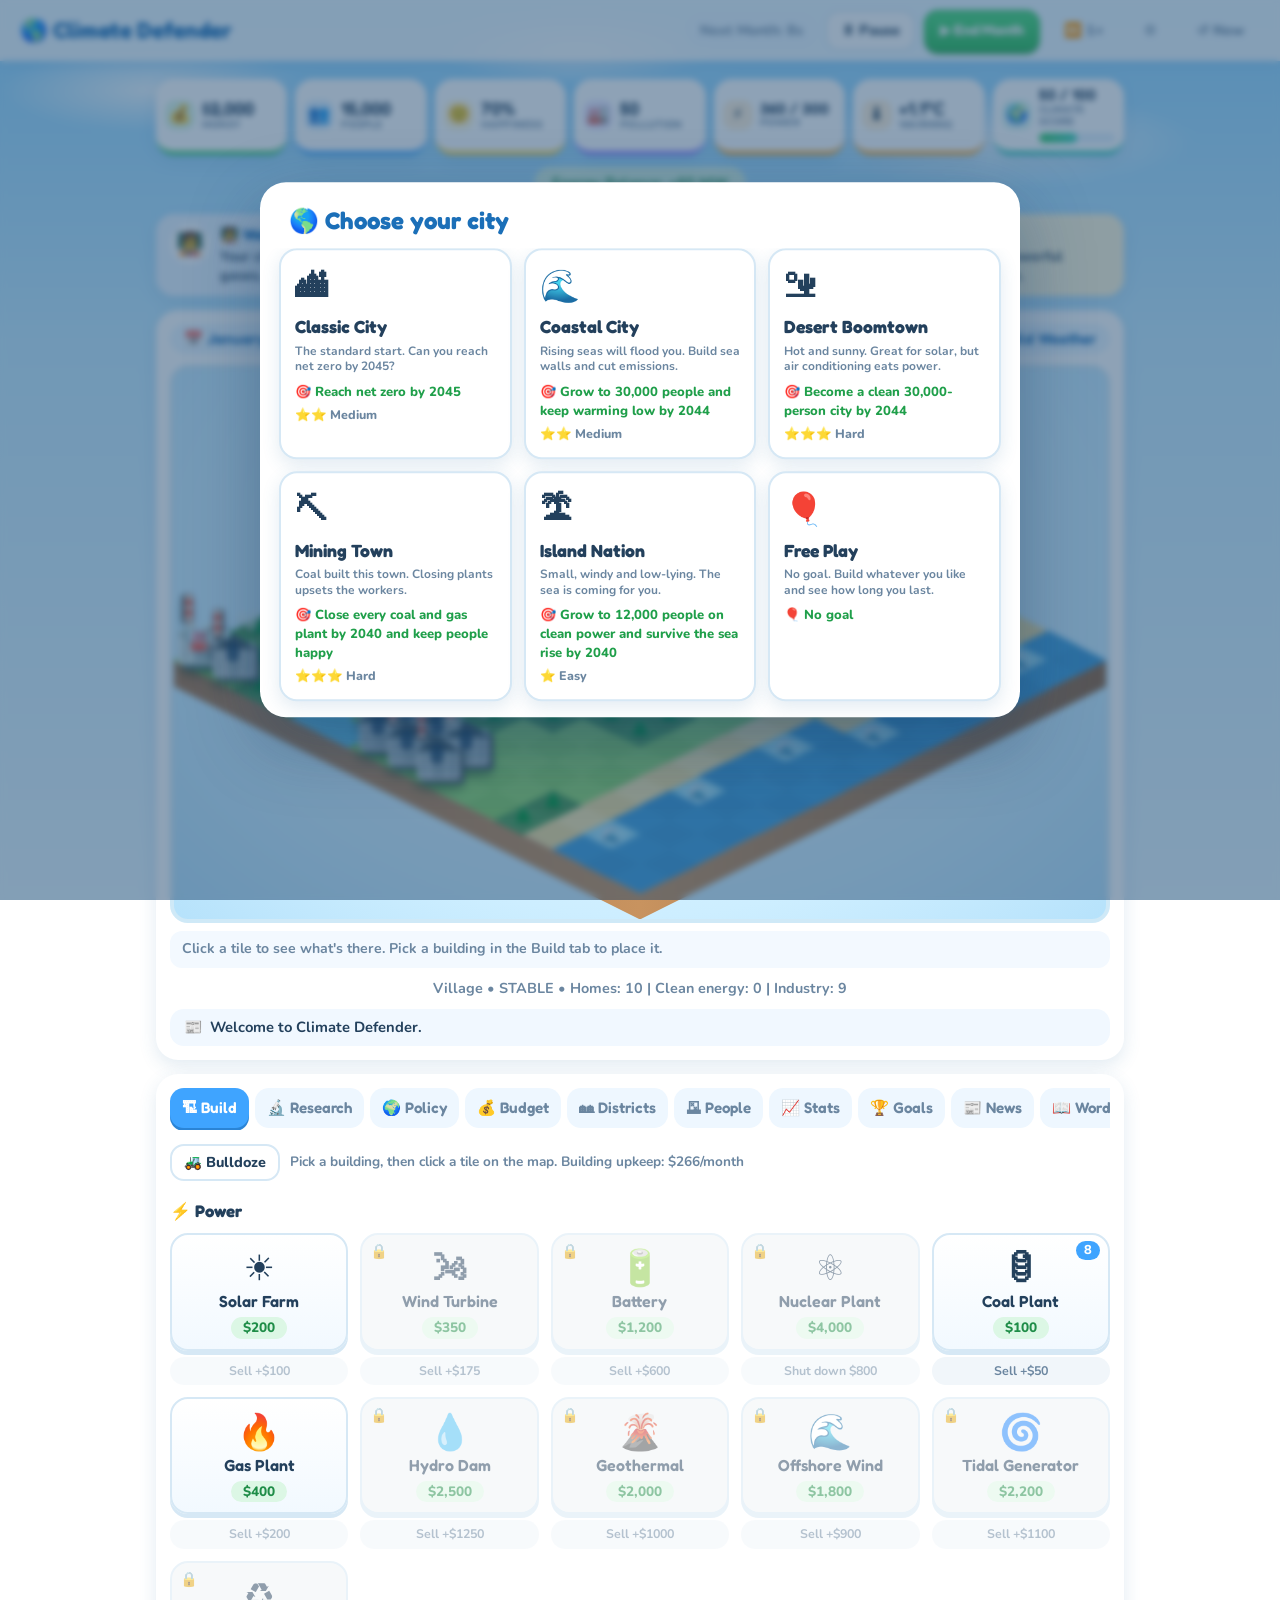
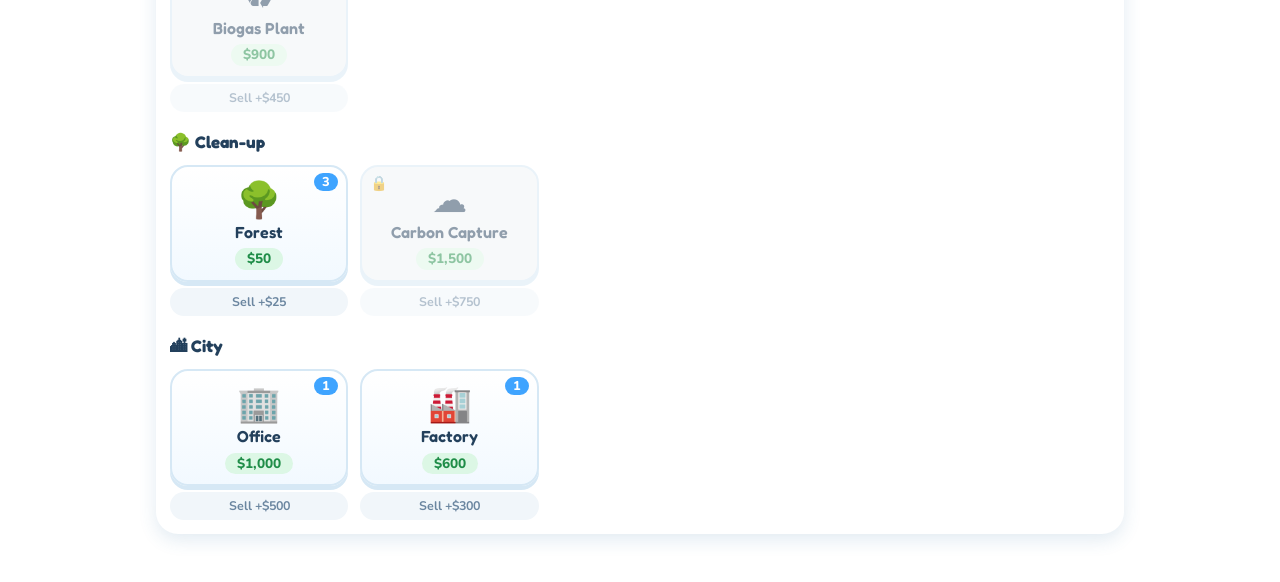
==== commit c707d689: "v3.0 i think" ====
--- a/index.html
+++ b/index.html
@@ -91,6 +91,8 @@
       <section class="card map-card">
         <div class="map-head">
           <span class="chip-pill" id="date"></span>
+          <span class="chip-pill election-chip" id="electionChip" hidden></span>
+          <div class="seg map-views" id="mapViews"></div>
           <span class="chip-pill" id="weather"></span>
         </div>
 
@@ -113,6 +115,9 @@
           <button class="tab active" data-tab="tabBuild">🏗 Build</button>
           <button class="tab" data-tab="tabResearch">🔬 Research</button>
           <button class="tab" data-tab="tabPolicy">🌍 Policy</button>
+          <button class="tab" data-tab="tabBudget">💰 Budget</button>
+          <button class="tab" data-tab="tabDistricts">🏘 Districts</button>
+          <button class="tab" data-tab="tabPeople">🗳 People</button>
           <button class="tab" data-tab="tabStats">📈 Stats</button>
           <button class="tab" data-tab="tabGoals">🏆 Goals</button>
           <button class="tab" data-tab="tabNews">📰 News</button>
@@ -127,7 +132,20 @@
         <div class="tab-panel" id="tabPolicy">
           <div id="taxBox"></div>
           <div id="loanBox"></div>
+          <div id="marketBox"></div>
           <div id="programList"></div>
+        </div>
+
+        <div class="tab-panel" id="tabBudget">
+          <div id="budgetList"></div>
+        </div>
+
+        <div class="tab-panel" id="tabDistricts">
+          <div id="districtList"></div>
+        </div>
+
+        <div class="tab-panel" id="tabPeople">
+          <div id="peopleList"></div>
         </div>
 
         <div class="tab-panel" id="tabStats">
@@ -301,10 +319,21 @@
               <option value="11">Year 11</option><option value="12">Year 12</option>
             </select></label>
           <label class="set-row"><span>Quiz questions<small>Pop-up climate quizzes</small></span><input type="checkbox" id="setQuiz" onchange="applySetting('quiz')" /></label>
+          <label class="set-row"><span>Elections<small>Win the vote every 4 years or lose the game</small></span><input type="checkbox" id="setElections" onchange="applySetting('elections')" /></label>
           <label class="set-row"><span>Sound<small>Beeps and chimes</small></span><input type="checkbox" id="setSound" onchange="applySetting('sound')" /></label>
           <label class="set-row"><span>Volume<small>How loud the sounds are</small></span><input type="range" id="setVolume" min="0" max="100" step="5" oninput="applySetting('volume')" /></label>
         </div>
         <div class="modal-footer"><button class="primary" onclick="closeSettings()">Done</button></div>
+      </div>
+    </div>
+
+    <!-- ELECTION RESULTS -->
+
+    <div id="electionModal" class="modal">
+      <div class="modal-content narrow">
+        <h2>🗳 Election night</h2>
+        <div class="modal-body"><div id="electionText"></div></div>
+        <div class="modal-footer"><button class="primary" onclick="closeElection()">Back to work</button></div>
       </div>
     </div>
 
@@ -338,6 +367,11 @@
     <script src="script.js"></script>
     <script src="buildings.js"></script>
     <script src="map.js"></script>
+    <script src="districts.js"></script>
+    <script src="grid.js"></script>
+    <script src="politics.js"></script>
+    <script src="techtree.js"></script>
+    <script src="budget.js"></script>
     <script src="main.js"></script>
   </body>
 </html>
--- a/style.css
+++ b/style.css
@@ -848,29 +848,6 @@
 
 #researchStatus { margin-bottom: 8px; padding: 6px 14px; background: #f1f8ff; border-radius: 12px; font-size: 0.92rem; }
 #researchBar { height: 12px; }
-#researchButtons { display: grid; grid-template-columns: repeat(auto-fill, minmax(200px, 1fr)); gap: 12px; margin-top: 14px; }
-.research-item { display: flex; flex-direction: column; gap: 6px; }
-
-.research-btn {
-  display: flex;
-  flex-direction: column;
-  align-items: center;
-  gap: 2px;
-  width: 100%;
-  padding: 12px 8px 10px;
-  border-radius: 18px;
-  background: linear-gradient(180deg, #ffffff, #f4f0ff);
-  border: 2px solid #e2dcfb;
-  box-shadow: 0 4px 0 #e2dcfb;
-}
-.research-btn .ic { font-size: 2rem; line-height: 1.1; }
-.research-btn .nm { font-family: Fredoka, Nunito, sans-serif; font-size: 0.98rem; font-weight: 600; }
-.research-btn .pr { padding: 1px 12px; border-radius: 99px; background: #ece7ff; color: #6a55d8; font-size: 0.8rem; }
-.research-btn.done { background: #e7f9ee; border-color: #bfe9cd; box-shadow: 0 4px 0 #bfe9cd; }
-.research-btn.done .pr { background: #cdf1da; color: #1f8d48; }
-.research-btn.busy .pr { background: #fff0c9; color: #b07a00; }
-
-.research-item p { padding: 0 6px; color: var(--muted); font-size: 0.78rem; font-weight: 700; line-height: 1.35; display: -webkit-box; -webkit-line-clamp: 2; line-clamp: 2; -webkit-box-orient: vertical; overflow: hidden; }
 
 /* NEWS, WORDS, DETAILS */
 
--- a/extras.css
+++ b/extras.css
@@ -75,3 +75,51 @@
 .program .chips { margin-top: 0; gap: 4px; }
 .program .chip { font-size: 0.72rem; }
 .scenario-card .stars { font-size: 0.78rem; color: var(--muted); font-weight: 800; }
+
+/* People and politics (politics.js) */
+.election-chip.warn { background: #ffe3e3; color: #d63b3b; }
+.election-card { margin-bottom: 12px; }
+.vote-bar { position: relative; display: block; height: 10px; margin: 6px 0; border-radius: 99px; background: #e3edf7; overflow: visible; }
+.vote-bar.big { height: 16px; }
+.vote-bar i { display: block; height: 100%; border-radius: 99px; background: var(--green); }
+.vote-bar b { position: absolute; top: -4px; bottom: -4px; width: 3px; border-radius: 2px; background: #23405c; }
+.vote-row { display: grid; grid-template-columns: 1.4fr 1fr auto; align-items: center; gap: 10px; padding: 4px 0; }
+.vote-row small { color: var(--muted); }
+.group-card { display: flex; flex-direction: column; gap: 4px; padding: 12px 14px; border: 2px solid var(--line); border-radius: 16px; background: #fff; box-shadow: var(--shadow); font-size: 0.88rem; }
+.group-card .chips { margin-top: 2px; gap: 4px; }
+.group-card .chip { font-size: 0.72rem; }
+.group-card .support { margin-top: 6px; }
+
+/* Tech tree (techtree.js) */
+#researchButtons { display: flex; flex-direction: column; gap: 12px; }
+.branch { padding: 10px 12px; border: 2px solid var(--line); border-radius: 16px; background: #fbfdff; }
+.branch-head { margin-bottom: 8px; font-family: Fredoka, Nunito, sans-serif; font-size: 1.02rem; }
+.branch-head small { color: var(--muted); font-family: Nunito, sans-serif; font-size: 0.78rem; }
+.branch-row { display: flex; align-items: stretch; gap: 22px; overflow-x: auto; padding-bottom: 4px; }
+.tech-col { position: relative; display: flex; flex-direction: column; gap: 8px; justify-content: center; }
+.tech-col.after::before { content: "➜"; position: absolute; left: -19px; top: 50%; transform: translateY(-50%); color: #9db4c8; font-size: 1rem; }
+.tech { display: flex; flex-direction: column; align-items: flex-start; gap: 2px; width: 190px; padding: 9px 11px; border: 2px solid #e2dcfb; border-radius: 14px; background: linear-gradient(180deg, #ffffff, #f6f3ff); box-shadow: 0 3px 0 #e2dcfb; text-align: left; }
+.tech .ic { font-size: 1.4rem; line-height: 1; }
+.tech .nm { font-family: Fredoka, Nunito, sans-serif; font-size: 0.95rem; }
+.tech .pr { padding: 0 9px; border-radius: 99px; background: #ece7ff; color: #6a55d8; font-size: 0.74rem; }
+.tech .ds { color: var(--muted); font-size: 0.72rem; font-weight: 700; line-height: 1.3; display: -webkit-box; -webkit-line-clamp: 3; line-clamp: 3; -webkit-box-orient: vertical; overflow: hidden; }
+.tech.done { border-color: #bfe9cd; background: #effbf3; box-shadow: 0 3px 0 #bfe9cd; opacity: 1; }
+.tech.done .pr { background: #cdf1da; color: #1f8d48; }
+.tech.busy { border-color: #ffe08a; background: #fffbea; opacity: 1; }
+.tech.busy .pr { background: #fff0c9; color: #b07a00; }
+.tech.locked { background: #f3f5f8; border-color: #e1e7ee; box-shadow: none; }
+.tech.locked .pr { background: #e8edf2; color: #7d8fa3; }
+
+/* Budget (budget.js) */
+.bud-row { display: grid; grid-template-columns: minmax(170px, 1.3fr) 1fr 90px; align-items: center; gap: 10px; padding: 5px 4px; border-bottom: 1px solid var(--line); font-size: 0.9rem; }
+.bud-row strong { text-align: right; }
+.bud-bar { height: 10px; border-radius: 99px; background: #eef3f7; overflow: hidden; }
+.bud-bar i { display: block; height: 100%; border-radius: 99px; }
+.bud-chart { display: flex; align-items: flex-end; gap: 3px; height: 60px; margin-top: 8px; padding: 4px; border-radius: 10px; background: #f6fbff; }
+.bud-chart i { flex: 1; min-width: 4px; border-radius: 3px 3px 0 0; }
+.bud-chart i.up { background: #35c767; }
+.bud-chart i.down { background: #ff6b6b; }
+@media (max-width: 560px) {
+  .bud-row { grid-template-columns: 1fr 80px; }
+  .bud-row .bud-bar, .bud-row > span:nth-child(2) { display: none; }
+}
--- a/map.css
+++ b/map.css
@@ -151,3 +151,78 @@
   .city-map { min-width: 620px; }
 }
 .iso-ghost[hidden] { display: none !important; }
+
+/* ---------- Districts and air views (districts.js) ---------- */
+
+/* A colour wash over each tile, set per tile as --ov */
+.tile-cell::before { content: ""; position: absolute; inset: 0; background: var(--ov, transparent); pointer-events: none; }
+
+.iso-labels { position: absolute; inset: 0; z-index: 300; pointer-events: none; }
+.district-tag {
+  position: absolute;
+  transform: translate(-50%, -50%);
+  padding: 2px 9px;
+  border: 2px solid #fff;
+  border-radius: 99px;
+  background: var(--dc);
+  color: #fff;
+  font-family: Fredoka, Nunito, sans-serif;
+  font-size: clamp(10px, 1.3cqw, 14px);
+  white-space: nowrap;
+  text-shadow: 0 1px 1px rgba(0, 0, 0, 0.3);
+  box-shadow: 0 3px 8px rgba(20, 60, 100, 0.25);
+}
+
+.map-head { align-items: center; flex-wrap: wrap; }
+.map-views { margin: 0; }
+.map-views button { padding: 4px 10px; font-size: 0.82rem; }
+
+.district-grid { display: grid; grid-template-columns: repeat(auto-fill, minmax(230px, 1fr)); gap: 12px; margin-top: 10px; }
+.district { padding: 12px 14px; border: 2px solid var(--line); border-top: 6px solid var(--dc); border-radius: 16px; background: #fff; box-shadow: var(--shadow); font-size: 0.88rem; }
+.district .kv { padding: 0.3em 0; }
+.d-top { display: flex; justify-content: space-between; align-items: center; gap: 8px; margin-bottom: 4px; }
+.d-top b { font-family: Fredoka, Nunito, sans-serif; font-size: 1.1rem; }
+.d-kind { padding: 1px 9px; border-radius: 99px; background: #eef6ff; color: var(--muted); font-size: 0.78rem; }
+.d-tip { margin-top: 6px !important; color: #3f7fb8; font-size: 0.8rem; }
+.good-text { color: #1f8d48; }
+
+/* ---------- Power grid view (grid.js) ---------- */
+
+.grid-svg { position: absolute; inset: 0; width: 100%; height: 100%; overflow: visible; }
+.grid-svg line { opacity: 0.85; filter: drop-shadow(0 2px 2px rgba(0, 0, 0, 0.25)); }
+.grid-tag.short { box-shadow: 0 0 0 3px #ff4d4d, 0 3px 8px rgba(20, 60, 100, 0.25); }
+
+@media (prefers-reduced-motion: no-preference) {
+  .grid-svg line.flowing { stroke-dasharray: 26 10; animation: grid-flow 1.2s linear infinite; }
+}
+@keyframes grid-flow { to { stroke-dashoffset: -36; } }
+
+.line-list { display: flex; flex-direction: column; gap: 6px; margin-top: 8px; }
+.line-row { display: grid; grid-template-columns: minmax(150px, 1.3fr) minmax(80px, 1fr) 110px auto; align-items: center; gap: 10px; padding: 6px 10px; border-radius: 12px; background: #f6fbff; font-size: 0.86rem; }
+.ln-bar { height: 10px; border-radius: 99px; background: #e3edf7; overflow: hidden; }
+.ln-bar i { display: block; height: 100%; border-radius: 99px; }
+.ln-num { color: var(--muted); text-align: right; }
+.ln-max { color: var(--green-d); font-size: 0.8rem; }
+@media (max-width: 560px) {
+  .line-row { grid-template-columns: 1fr 1fr; }
+}
+
+/* ---------- Tech tree buildings ---------- */
+
+.map-object.tidal .object-art::before,
+.map-object.tidal .object-art::after,
+.map-object.biogas .object-art::before,
+.map-object.biogas .object-art::after { content: ""; position: absolute; }
+
+/* Tidal generator: a low blue-grey housing sitting in the water, with white ripples */
+.map-object.tidal .object-art::before { left: 14%; right: 14%; bottom: 16%; height: 26%; border: 2px solid #eef8fc; border-radius: 40% 40% 6px 6px; background: linear-gradient(100deg, #cfe3ec, #7fa3b4 75%); box-shadow: 4px 4px 0 #4f7383; }
+.map-object.tidal .object-art::after { left: 6%; right: 6%; bottom: 8%; height: 10%; border-radius: 50%; background: repeating-linear-gradient(90deg, #ffffff 0 10%, transparent 10% 20%); opacity: 0.8; }
+.map-object.tidal .object-details::before { left: 44%; top: 36%; width: 12%; height: 22%; border-radius: 2px; background: #5d7c8a; box-shadow: none; }
+
+/* Biogas plant: two green domes and a little pipe */
+.map-object.biogas .object-art::before { left: 8%; width: 46%; bottom: 14%; height: 36%; border: 2px solid #f2ffe9; border-radius: 50% 50% 4px 4px; background: linear-gradient(110deg, #c7f0a8, #6fbf55 70%); box-shadow: 3px 3px 0 #4f8f3d; }
+.map-object.biogas .object-art::after { right: 8%; width: 36%; bottom: 14%; height: 28%; border: 2px solid #f2ffe9; border-radius: 50% 50% 4px 4px; background: linear-gradient(110deg, #d6f5bd, #82c968 70%); box-shadow: 3px 3px 0 #4f8f3d; }
+.map-object.biogas .object-details::before { left: 50%; top: 40%; width: 8%; height: 26%; border-radius: 2px; background: #8a9aa3; box-shadow: none; }
+
+.map-object.tidal .object-icon,
+.map-object.biogas .object-icon { margin-top: 12%; font-size: 0.5em; }
